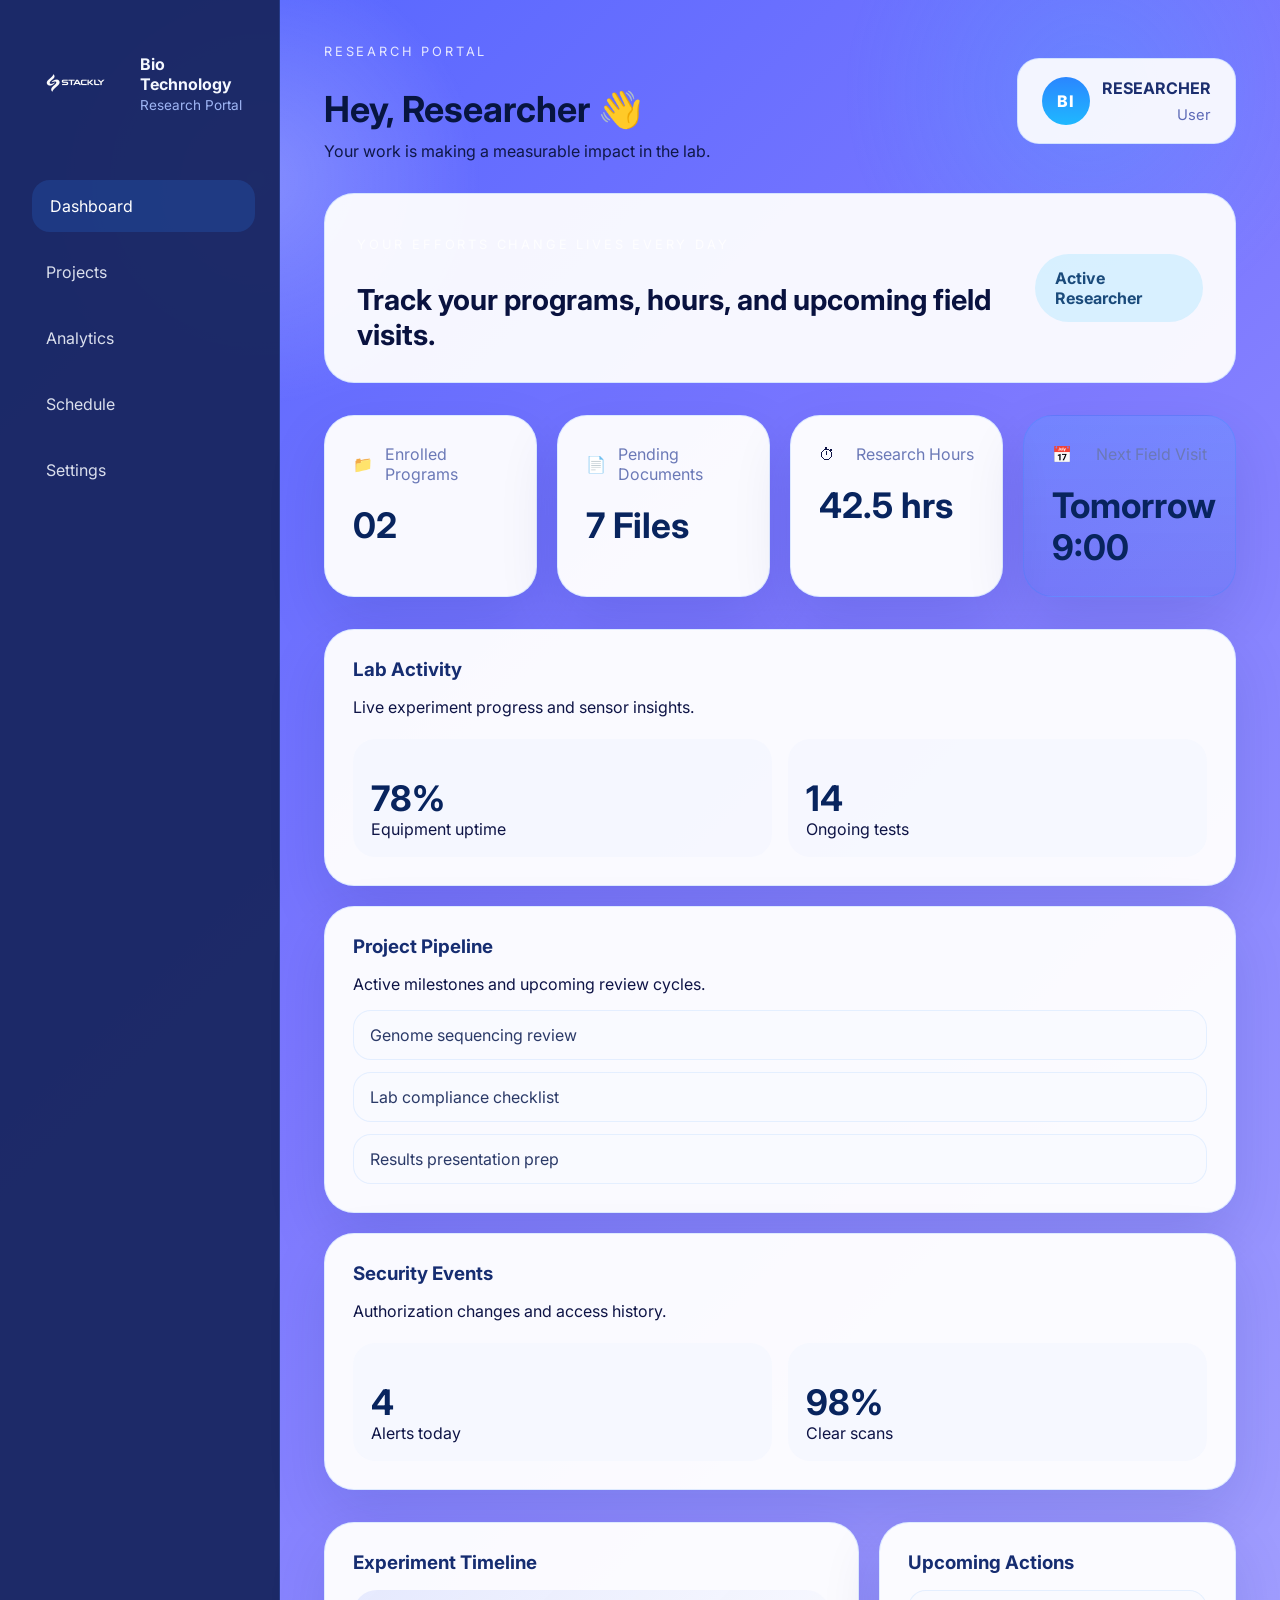
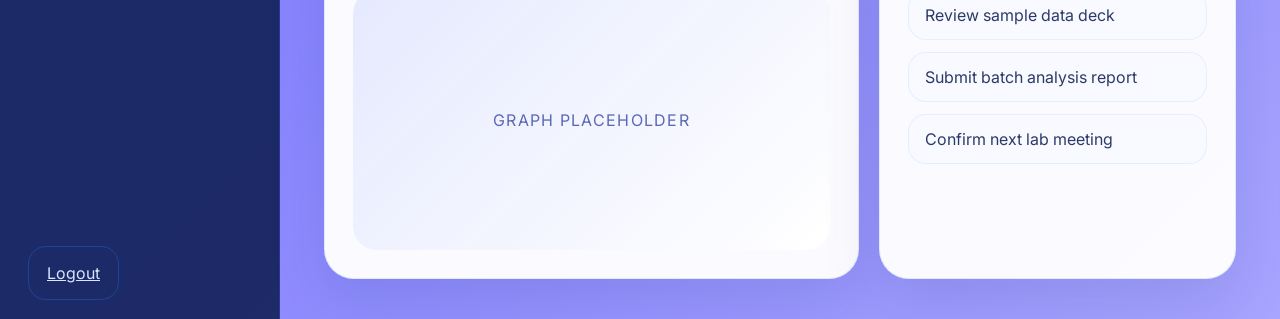
==== dashbord.html @ 7b711302 "first commit" ====
<!DOCTYPE html>
<html lang="en">
  <head>
    <meta charset="UTF-8" />
    <meta name="viewport" content="width=device-width, initial-scale=1.0" />
    <title>Bio Technology | Dashboard</title>
    <link rel="stylesheet" href="style.css" />
  </head>
  <body>
    <div class="dashboard-shell">
      <aside class="dashboard-sidebar">
        <div class="logo-block">
          <img src="logo.webp" alt="Bio Technology" class="sidebar-logo" />
          <div>
            <p>Bio Technology</p>
            <span>Research Portal</span>
          </div>
        </div>

        <nav class="sidebar-nav">
          <a class="nav-item active" href="#">Dashboard</a>
          <a class="nav-item" href="#projects">Projects</a>
          <a class="nav-item" href="#analytics">Analytics</a>
          <a class="nav-item" href="#schedule">Schedule</a>
          <a class="nav-item" href="#settings">Settings</a>
        </nav>

        <div class="sidebar-footer">
          <a class="ghost-btn" href="index.html">Logout</a>
        </div>
      </aside>

      <main class="dashboard-main">
        <header class="dashboard-topbar">
          <div>
            <span class="eyebrow">RESEARCH PORTAL</span>
            <h1 id="userGreeting">Hey, Bio Innovator</h1>
            <p class="subtext">Your work is making a measurable impact in the lab.</p>
          </div>
          <div class="topbar-status">
            <div class="profile-chip">
              <div class="profile-avatar">BI</div>
              <div>
                <p id="dashboardRole">RESEARCHER</p>
                <span>User</span>
              </div>
            </div>
          </div>
        </header>

        <section class="hero-banner">
          <div>
            <p class="eyebrow">Your Efforts Change Lives Every Day</p>
            <h2>Track your programs, hours, and upcoming field visits.</h2>
          </div>
          <span class="status-badge">Active Researcher</span>
        </section>

        <section class="summary-grid" id="projects">
          <article class="summary-card">
            <div class="card-top">
              <span>📁</span>
              <p>Enrolled Programs</p>
            </div>
            <strong>02</strong>
          </article>
          <article class="summary-card">
            <div class="card-top">
              <span>📄</span>
              <p>Pending Documents</p>
            </div>
            <strong>7 Files</strong>
          </article>
          <article class="summary-card">
            <div class="card-top">
              <span>⏱</span>
              <p>Research Hours</p>
            </div>
            <strong>42.5 hrs</strong>
          </article>
          <article class="summary-card highlight-card">
            <div class="card-top">
              <span>📅</span>
              <p>Next Field Visit</p>
            </div>
            <strong>Tomorrow 9:00</strong>
          </article>
        </section>

        <section class="dashboard-grid" id="analytics">
          <article class="activity-card pulse-card">
            <h3>Lab Activity</h3>
            <p>Live experiment progress and sensor insights.</p>
            <div class="metric-row">
              <div>
                <strong>78%</strong>
                <span>Equipment uptime</span>
              </div>
              <div>
                <strong>14</strong>
                <span>Ongoing tests</span>
              </div>
            </div>
          </article>

          <article class="activity-card">
            <h3>Project Pipeline</h3>
            <p>Active milestones and upcoming review cycles.</p>
            <ul>
              <li>Genome sequencing review</li>
              <li>Lab compliance checklist</li>
              <li>Results presentation prep</li>
            </ul>
          </article>

          <article class="activity-card">
            <h3>Security Events</h3>
            <p>Authorization changes and access history.</p>
            <div class="metric-row">
              <div>
                <strong>4</strong>
                <span>Alerts today</span>
              </div>
              <div>
                <strong>98%</strong>
                <span>Clear scans</span>
              </div>
            </div>
          </article>
        </section>

        <section class="details-section" id="schedule">
          <article class="graph-card">
            <h3>Experiment Timeline</h3>
            <div class="graph-placeholder">
              <span>Graph Placeholder</span>
            </div>
          </article>
          <article class="tasks-card">
            <h3>Upcoming Actions</h3>
            <ul>
              <li>Review sample data deck</li>
              <li>Submit batch analysis report</li>
              <li>Confirm next lab meeting</li>
            </ul>
          </article>
        </section>
      </main>
    </div>
    <script src="script.js"></script>
  </body>
</html>
---- style.css ----
@import url("https://fonts.googleapis.com/css2?family=Inter:wght@400;500;600;700;800&family=Playfair+Display:wght@600;700&display=swap");

:root {
  color-scheme: light;
  font-family: "Inter", system-ui, -apple-system, BlinkMacSystemFont, "Segoe UI", sans-serif;
  background: #f4f7ff;
  color: #0e1446;
  --surface: rgba(255, 255, 255, 0.92);
  --surface-soft: rgba(255, 255, 255, 0.75);
  --surface-strong: rgba(18, 34, 92, 0.92);
  --border: rgba(98, 106, 247, 0.18);
  --accent: #35c6ff;
  --accent-strong: #3a8dff;
  --muted: rgba(15, 23, 76, 0.72);
}

* {
  box-sizing: border-box;
}

html,
body {
  margin: 0;
  min-height: 100%;
}

body {
  background: linear-gradient(135deg, #5064ff 0%, #7b77ff 42%, #a8a5ff 100%);
  color: #0e1446;
  overflow-x: hidden;
}

body::before {
  content: "";
  position: fixed;
  inset: 0;
  background: radial-gradient(circle at 20% 20%, rgba(255, 255, 255, 0.24), transparent 18%),
    radial-gradient(circle at 85% 10%, rgba(53, 198, 255, 0.18), transparent 18%);
  pointer-events: none;
}

body,
button,
input,
select {
  font: inherit;
}

.page-shell,
.dashboard-shell {
  min-height: 100vh;
  display: grid;
  animation: fadeIn 0.9s ease both;
}

.page-shell {
  grid-template-columns: 1.1fr 0.9fr;
}

.hero-side,
.auth-side,
.dashboard-main,
.dashboard-sidebar {
  position: relative;
}

.hero-side {
  padding: 60px 70px;
  display: flex;
  flex-direction: column;
  justify-content: center;
  opacity: 0;
  animation: slideInLeft 1.1s ease-out 0.1s both;
}

.auth-side {
  padding: 24px 46px 32px;
  display: flex;
  align-items: flex-start;
  justify-content: center;
  opacity: 0;
  animation: slideInRight 1.1s ease-out 0.2s both;
}

.hero-copy {
  max-width: 600px;
  color: #ffffff;
}

.hero-logo {
  display: block;
  max-width: 180px;
  width: auto;
  margin-bottom: 32px;
}

.auth-logo,
.sidebar-logo {
  display: block;
  max-width: 120px;
  width: auto;
  margin-bottom: 24px;
}

.auth-logo {
  margin: 0 auto 24px;
}

.sidebar-logo {
  width: 52px;
  height: 52px;
  object-fit: contain;
  margin: 0;
}

.eyebrow {
  display: inline-block;
  margin-bottom: 18px;
  color: rgba(255, 255, 255, 0.84);
  letter-spacing: 0.22em;
  text-transform: uppercase;
  font-size: 0.8rem;
}

.hero-copy h1 {
  margin: 0;
  font-family: "Playfair Display", Georgia, serif;
  font-size: clamp(3.2rem, 5vw, 4.8rem);
  line-height: 0.96;
  letter-spacing: -0.05em;
}

.hero-copy p {
  max-width: 550px;
  margin: 24px 0 38px;
  color: rgba(255, 255, 255, 0.88);
  font-size: 1.05rem;
  line-height: 1.75;
}

.hero-stats {
  display: grid;
  grid-template-columns: repeat(3, minmax(0, 1fr));
  gap: 16px;
}

.hero-stats div {
  padding: 20px;
  border-radius: 24px;
  background: rgba(255, 255, 255, 0.12);
  border: 1px solid rgba(255, 255, 255, 0.18);
  color: #fff;
  transition: transform 0.3s ease, border-color 0.3s ease;
}

.hero-stats div:hover {
  transform: translateY(-4px);
  border-color: rgba(255, 255, 255, 0.28);
}

.hero-stats strong {
  display: block;
  font-size: 1.8rem;
  margin-bottom: 10px;
}

.hero-stats span {
  color: rgba(255, 255, 255, 0.76);
  font-size: 0.95rem;
}

.hero-image {
  position: absolute;
  inset: 0;
  background: radial-gradient(circle at 22% 14%, rgba(255, 255, 255, 0.18), transparent 14%),
    radial-gradient(circle at 78% 28%, rgba(32, 132, 255, 0.14), transparent 16%);
  pointer-events: none;
}

.auth-side {
  padding: 56px 46px;
  display: flex;
  align-items: center;
  justify-content: center;
}

.auth-card {
  width: min(100%, 470px);
  padding: 24px;
  border-radius: 32px;
  background: rgba(255, 255, 255, 0.96);
  border: 1px solid rgba(255, 255, 255, 0.55);
  box-shadow: 0 40px 120px rgba(12, 34, 110, 0.16);
  backdrop-filter: blur(18px);
}

.error-page,
.success-page {
  min-height: 100vh;
  display: grid;
  place-items: center;
  padding: 48px 24px;
}

.error-card,
.success-card {
  width: min(100%, 520px);
  padding: 42px;
  border-radius: 32px;
  background: rgba(255, 255, 255, 0.95);
  border: 1px solid rgba(255, 255, 255, 0.56);
  box-shadow: 0 38px 100px rgba(12, 34, 110, 0.16);
  text-align: center;
}

.error-card h1,
.success-card h1 {
  margin: 0;
  font-size: clamp(3rem, 5vw, 4.2rem);
  color: #0f1848;
}

.error-card p,
.success-card p {
  color: #404f88;
  margin: 20px auto 28px;
  max-width: 480px;
  line-height: 1.7;
}

.error-card .primary-btn,
.success-card .primary-btn {
  max-width: 240px;
  margin: 0 auto;
}

.auth-head h2 {
  margin: 0 0 12px;
  font-size: 2.05rem;
  line-height: 1.1;
  color: #0f1848;
}

.auth-brand {
  font-size: 1.05rem;
  font-weight: 800;
  letter-spacing: 0.22em;
  text-transform: uppercase;
  color: #2a3b7e;
  margin-bottom: 18px;
}

.auth-head p,
label,
.auth-footer p,
.auth-footer a,
.note {
  color: #404f88;
}

form {
  display: grid;
  gap: 14px;
  margin-top: 24px;
}

label {
  font-size: 0.95rem;
}

select,
input {
  width: 100%;
  padding: 16px 18px;
  border-radius: 16px;
  border: 1px solid rgba(84, 103, 238, 0.24);
  background: rgba(255, 255, 255, 0.98);
  color: #0f1848;
  outline: none;
  transition: border-color 0.25s ease, box-shadow 0.25s ease, transform 0.25s ease;
}

select:hover,
input:hover,
select:focus,
input:focus {
  border-color: rgba(53, 198, 255, 0.55);
  box-shadow: 0 0 0 6px rgba(53, 198, 255, 0.12);
}

.role-options {
  display: grid;
  grid-template-columns: repeat(2, minmax(0, 1fr));
  gap: 12px;
}

.role-chip {
  appearance: none;
  border: 1px solid rgba(80, 97, 255, 0.22);
  background: rgba(234, 242, 255, 0.78);
  color: #17416d;
  border-radius: 14px;
  padding: 14px 16px;
  cursor: pointer;
  transition: transform 0.2s ease, background 0.2s ease, border-color 0.2s ease;
}

.role-chip:hover,
.role-chip.active {
  transform: translateY(-2px);
  background: rgba(81, 131, 255, 0.18);
  border-color: rgba(53, 198, 255, 0.45);
}

.primary-btn {
  width: 100%;
  display: inline-flex;
  align-items: center;
  justify-content: center;
  gap: 10px;
  padding: 16px 18px;
  border: none;
  border-radius: 18px;
  background: linear-gradient(135deg, #2a86ff 0%, #1fb8ff 100%);
  color: #ffffff;
  font-weight: 700;
  font-size: 1rem;
  cursor: pointer;
  transition: transform 0.2s ease, box-shadow 0.2s ease;
}

.primary-btn:hover {
  transform: translateY(-2px);
  box-shadow: 0 18px 35px rgba(42, 134, 255, 0.28);
}

.auth-footer {
  margin-top: 16px;
  display: flex;
  justify-content: space-between;
  align-items: center;
  gap: 16px;
  font-size: 0.95rem;
}

.auth-footer a {
  color: #2a86ff;
  text-decoration: none;
}

.dashboard-shell {
  grid-template-columns: 280px 1fr;
}

.dashboard-sidebar {
  background: rgba(25, 39, 98, 0.96);
  border-right: 1px solid rgba(68, 124, 255, 0.22);
  padding: 36px 28px;
  display: flex;
  flex-direction: column;
  gap: 32px;
}

.logo-block {
  display: flex;
  align-items: center;
  gap: 16px;
  margin-bottom: 16px;
}

.logo-mark {
  width: 54px;
  height: 54px;
  border-radius: 18px;
  display: grid;
  place-items: center;
  background: linear-gradient(180deg, rgba(42, 134, 255, 0.24), rgba(34, 63, 180, 0.18));
  color: #d7e6ff;
  font-weight: 800;
  letter-spacing: 0.08em;
}

.sidebar-logo {
  width: 96px;
  height: 96px;
  border-radius: 22px;
  object-fit: contain;
}

.logo-block p {
  margin: 0;
  font-size: 1rem;
  font-weight: 700;
  color: #f5f8ff;
}

.logo-block span {
  font-size: 0.85rem;
  color: #9fb6f5;
}

.sidebar-nav {
  display: grid;
  gap: 14px;
}

.nav-item {
  display: block;
  padding: 16px 18px;
  border-radius: 18px;
  color: rgba(245, 248, 255, 0.88);
  text-decoration: none;
  transition: transform 0.2s ease, background 0.25s ease, color 0.25s ease;
}

.nav-item:hover,
.nav-item.active {
  background: rgba(42, 134, 255, 0.18);
  color: #ffffff;
  transform: translateX(4px);
}

.sidebar-footer {
  margin-top: auto;
}

.ghost-btn {
  width: 100%;
  padding: 16px 18px;
  border-radius: 18px;
  border: 1px solid rgba(42, 134, 255, 0.28);
  background: transparent;
  color: #d7e6ff;
  cursor: pointer;
}

.ghost-btn:hover {
  background: rgba(42, 134, 255, 0.14);
}

.dashboard-main {
  padding: 40px 44px;
  display: grid;
  gap: 32px;
}

.dashboard-topbar {
  display: flex;
  justify-content: space-between;
  gap: 28px;
  align-items: flex-start;
}

.dashboard-topbar h1 {
  margin: 10px 0 10px;
  font-size: clamp(2.2rem, 2.8vw, 3.4rem);
  color: #071540;
}

.subtext {
  margin: 0;
  color: #0f1848;
}

.topbar-status {
  align-self: center;
  padding: 18px 24px;
  border-radius: 22px;
  background: rgba(255, 255, 255, 0.92);
  border: 1px solid rgba(42, 134, 255, 0.16);
  text-align: right;
  display: flex;
  align-items: center;
  gap: 16px;
}

.profile-chip {
  display: flex;
  align-items: center;
  gap: 12px;
}

.profile-avatar {
  width: 48px;
  height: 48px;
  border-radius: 50%;
  display: grid;
  place-items: center;
  background: linear-gradient(180deg, #2a86ff, #1fb8ff);
  color: #ffffff;
  font-weight: 800;
  letter-spacing: 0.08em;
}

.topbar-status p {
  margin: 0 0 6px;
  color: #1b2e6f;
  font-weight: 700;
}

.topbar-status span {
  color: #5f6cb8;
  font-size: 0.92rem;
}

.hero-banner {
  display: flex;
  align-items: center;
  justify-content: space-between;
  gap: 24px;
  padding: 30px 32px;
  border-radius: 30px;
  background: rgba(255, 255, 255, 0.94);
  border: 1px solid rgba(42, 134, 255, 0.16);
}

.hero-banner h2 {
  margin: 12px 0 0;
  font-size: 1.8rem;
  color: #09123f;
}

.status-badge {
  display: inline-flex;
  align-items: center;
  gap: 10px;
  padding: 14px 20px;
  border-radius: 999px;
  background: rgba(53, 198, 255, 0.16);
  color: #1b4b7b;
  font-weight: 700;
}

.summary-grid,
.dashboard-grid,
.details-section {
  display: grid;
  gap: 20px;
}

.summary-grid {
  grid-template-columns: repeat(4, minmax(0, 1fr));
}

.summary-card,
.activity-card,
.graph-card,
.tasks-card {
  padding: 28px;
  border-radius: 30px;
  background: rgba(255, 255, 255, 0.96);
  border: 1px solid rgba(42, 134, 255, 0.14);
  box-shadow: 0 24px 60px rgba(12, 34, 110, 0.12);
  transition: transform 0.3s ease, border-color 0.3s ease, background 0.3s ease;
}

.summary-card:hover,
.activity-card:hover,
.graph-card:hover,
.tasks-card:hover {
  transform: translateY(-6px);
  border-color: rgba(42, 134, 255, 0.24);
  background: rgba(255, 255, 255, 0.98);
}

.summary-card strong,
.metric-row strong {
  display: block;
  margin-top: 20px;
  font-size: 2.2rem;
  color: #08245e;
}

.card-top {
  display: flex;
  justify-content: space-between;
  gap: 12px;
  align-items: center;
}

.card-top p {
  margin: 0;
  color: #6b79b7;
}

.highlight-card {
  background: linear-gradient(180deg, rgba(53, 198, 255, 0.14), rgba(57, 96, 217, 0.18));
  border-color: rgba(42, 134, 255, 0.22);
}

.activity-card h3,
.graph-card h3,
.tasks-card h3 {
  margin: 0 0 16px;
  color: #162d71;
}

.activity-card ul,
.tasks-card ul {
  margin: 0;
  padding: 0;
  list-style: none;
  display: grid;
  gap: 12px;
}

.activity-card li,
.tasks-card li {
  padding: 14px 16px;
  border-radius: 18px;
  background: rgba(249, 250, 255, 0.82);
  border: 1px solid rgba(42, 134, 255, 0.1);
  color: #2b3a68;
}

.metric-row {
  display: grid;
  grid-template-columns: repeat(2, minmax(0, 1fr));
  gap: 16px;
  margin-top: 22px;
}

.metric-row div {
  padding: 18px;
  border-radius: 22px;
  background: rgba(245, 247, 255, 0.88);
}

.graph-placeholder {
  min-height: 260px;
  border-radius: 24px;
  background: linear-gradient(135deg, rgba(80, 112, 247, 0.12), rgba(255, 255, 255, 0.96));
  display: grid;
  place-items: center;
  color: #5b68b5;
  letter-spacing: 0.08em;
  text-transform: uppercase;
}

.details-section {
  grid-template-columns: 1.5fr 1fr;
}

@media (max-width: 1180px) {
  .page-shell,
  .dashboard-shell {
    grid-template-columns: 1fr;
  }

  .hero-side,
  .auth-side,
  .dashboard-main {
    padding: 40px 24px;
  }

  .dashboard-sidebar {
    grid-template-columns: 1fr;
    padding: 28px 24px;
  }

  .dashboard-topbar {
    flex-direction: column;
    align-items: flex-start;
  }

  .summary-grid {
    grid-template-columns: 1fr 1fr;
  }

  .details-section {
    grid-template-columns: 1fr;
  }
}

@media (max-width: 760px) {
  .hero-side,
  .auth-side,
  .dashboard-sidebar,
  .dashboard-main {
    padding: 24px 18px;
  }

  .hero-stats,
  .summary-grid {
    grid-template-columns: 1fr;
  }

  .role-options {
    grid-template-columns: 1fr;
  }

  .topbar-status {
    width: 100%;
  }
}

@keyframes fadeIn {
  from {
    opacity: 0;
    transform: translateY(14px);
  }
  to {
    opacity: 1;
    transform: translateY(0);
  }
}

@keyframes slideIn {
  from {
    opacity: 0;
    transform: translateY(24px);
  }
  to {
    opacity: 1;
    transform: translateY(0);
  }
}

@keyframes slideInLeft {
  from {
    opacity: 0;
    transform: translateX(-80px);
  }
  to {
    opacity: 1;
    transform: translateX(0);
  }
}

@keyframes slideInRight {
  from {
    opacity: 0;
    transform: translateX(80px);
  }
  to {
    opacity: 1;
    transform: translateX(0);
  }
}
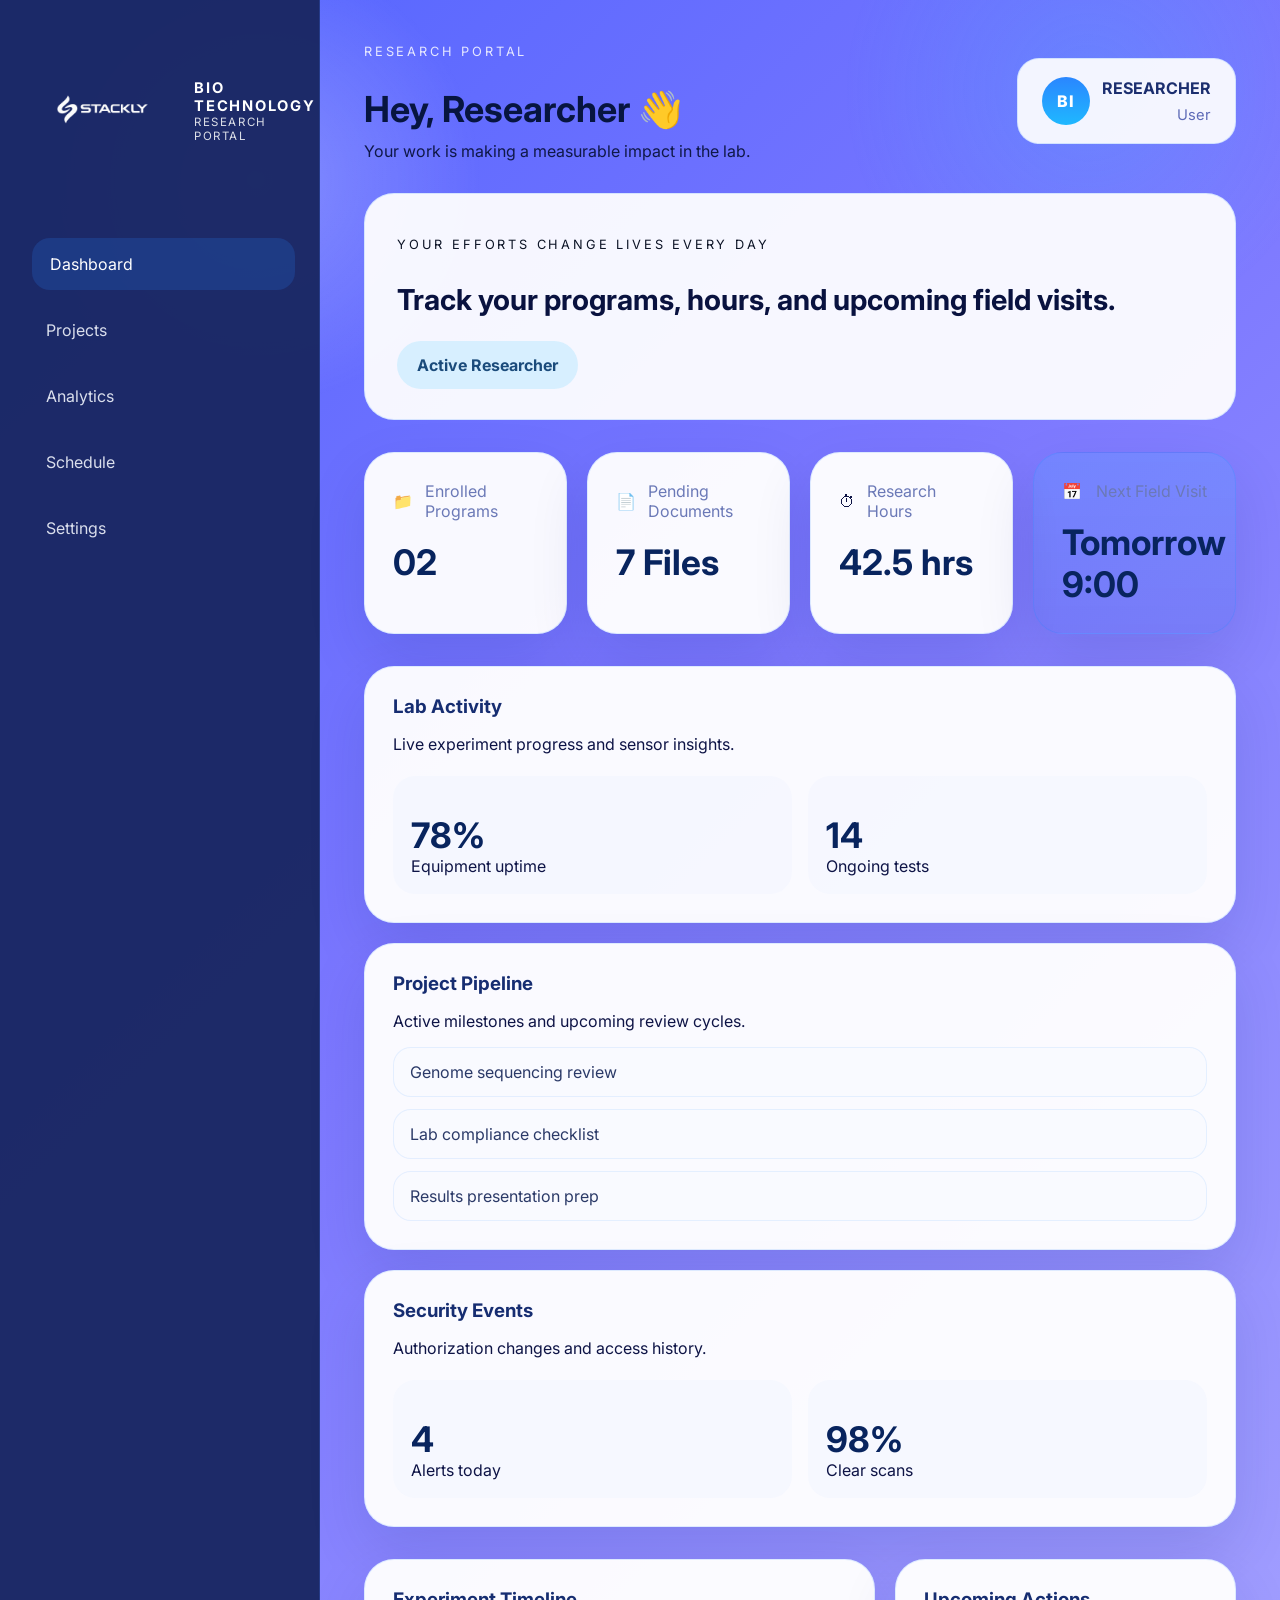
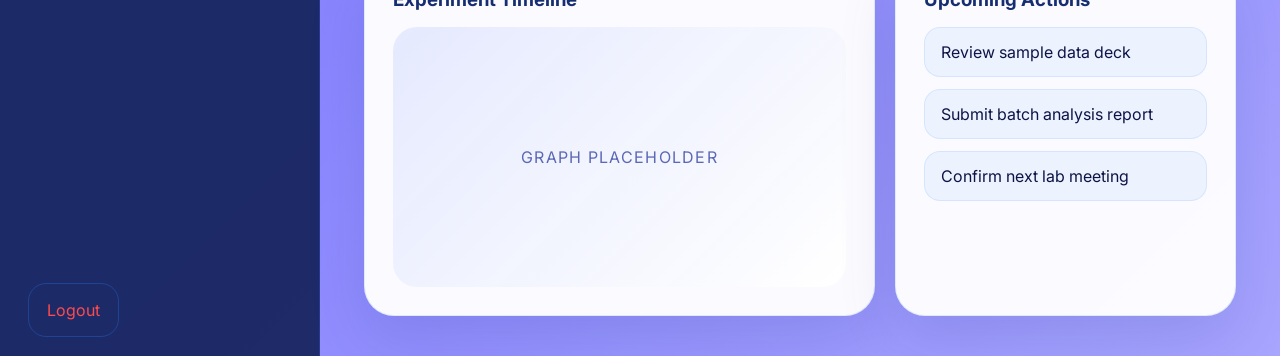
==== commit ae0fabfd: "bugs" ====
--- a/dashbord.html
+++ b/dashbord.html
@@ -11,9 +11,9 @@
       <aside class="dashboard-sidebar">
         <div class="logo-block">
           <img src="logo.webp" alt="Bio Technology" class="sidebar-logo" />
-          <div>
-            <p>Bio Technology</p>
-            <span>Research Portal</span>
+          <div class="brand-copy">
+            <p class="brand-title">Bio Technology</p>
+            <span class="brand-subtitle">Research Portal</span>
           </div>
         </div>
 
@@ -22,7 +22,7 @@
           <a class="nav-item" href="#projects">Projects</a>
           <a class="nav-item" href="#analytics">Analytics</a>
           <a class="nav-item" href="#schedule">Schedule</a>
-          <a class="nav-item" href="#settings">Settings</a>
+          <a class="nav-item" href="404.html">Settings</a>
         </nav>
 
         <div class="sidebar-footer">
--- a/style.css
+++ b/style.css
@@ -30,6 +30,23 @@
   overflow-x: hidden;
 }
 
+/* Global overflow guard: prevent any horizontal scroll caused by wide elements */
+html,
+body,
+.page-shell {
+  overflow-x: hidden;
+  max-width: 100vw;
+}
+
+/* Allow main containers to shrink below their contents to avoid forcing overflow */
+.hero-side,
+.auth-side,
+.dashboard-main,
+.dashboard-sidebar,
+.auth-card {
+  min-width: 0;
+}
+
 body::before {
   content: "";
   position: fixed;
@@ -89,9 +106,11 @@
 
 .hero-logo {
   display: block;
-  max-width: 180px;
+  max-width: 300px;
   width: auto;
   margin-bottom: 32px;
+  margin-left: -18px;
+  transform: translateX(-8px);
 }
 
 .auth-logo,
@@ -192,6 +211,7 @@
   border: 1px solid rgba(255, 255, 255, 0.55);
   box-shadow: 0 40px 120px rgba(12, 34, 110, 0.16);
   backdrop-filter: blur(18px);
+  color: #1f2e50;
 }
 
 .error-page,
@@ -242,12 +262,26 @@
 }
 
 .auth-brand {
-  font-size: 1.05rem;
+  font-size: 1.35rem;
   font-weight: 800;
   letter-spacing: 0.22em;
   text-transform: uppercase;
   color: #2a3b7e;
   margin-bottom: 18px;
+  margin-left: -6px;
+  display: inline-block;
+  animation: logoFloat 3s ease-in-out infinite;
+}
+
+@keyframes logoFloat {
+  0%, 100% {
+    transform: translateX(0) scale(1);
+    color: #2a3b7e;
+  }
+  50% {
+    transform: translateX(-4px) scale(1.02);
+    color: #1f2e50;
+  }
 }
 
 .auth-head p,
@@ -255,7 +289,7 @@
 .auth-footer p,
 .auth-footer a,
 .note {
-  color: #404f88;
+  color: #1f2e50;
 }
 
 form {
@@ -278,6 +312,37 @@
   color: #0f1848;
   outline: none;
   transition: border-color 0.25s ease, box-shadow 0.25s ease, transform 0.25s ease;
+}
+
+.password-field {
+  position: relative;
+}
+
+.password-field input {
+  padding-right: 3.75rem;
+}
+
+.password-toggle {
+  position: absolute;
+  top: 50%;
+  right: 0.75rem;
+  transform: translateY(-50%);
+  border: none;
+  background: transparent;
+  color: #4f64a8;
+  font-size: 1.1rem;
+  cursor: pointer;
+  padding: 0;
+}
+
+.password-toggle:hover {
+  color: #2a86ff;
+}
+
+.field-note {
+  margin: -6px 0 8px;
+  font-size: 0.85rem;
+  color: #5a6f9f;
 }
 
 select:hover,
@@ -349,7 +414,9 @@
 }
 
 .dashboard-shell {
-  grid-template-columns: 280px 1fr;
+  grid-template-columns: 320px 1fr;
+  width: 100%;
+  max-width: 100%;
 }
 
 .dashboard-sidebar {
@@ -359,44 +426,75 @@
   display: flex;
   flex-direction: column;
   gap: 32px;
+  min-width: 0;
 }
 
 .logo-block {
   display: flex;
   align-items: center;
   gap: 16px;
-  margin-bottom: 16px;
-}
-
-.logo-mark {
-  width: 54px;
-  height: 54px;
-  border-radius: 18px;
-  display: grid;
-  place-items: center;
-  background: linear-gradient(180deg, rgba(42, 134, 255, 0.24), rgba(34, 63, 180, 0.18));
-  color: #d7e6ff;
-  font-weight: 800;
-  letter-spacing: 0.08em;
+  margin-bottom: 20px;
+  animation: brandEntrance 0.9s ease-out both;
+}
+
+.brand-copy {
+  display: flex;
+  flex-direction: column;
+  justify-content: center;
+  min-width: 0;
+}
+
+.brand-title,
+.brand-subtitle {
+  margin: 0;
+  color: #ffffff;
+}
+
+.brand-title {
+  font-size: 0.92rem;
+  font-weight: 700;
+  letter-spacing: 0.12em;
+  text-transform: uppercase;
+}
+
+.brand-subtitle {
+  margin-top: 4px;
+  font-size: 0.72rem;
+  letter-spacing: 0.14em;
+  opacity: 0.85;
+  text-transform: uppercase;
+}
+
+.logo-block div {
+  display: flex;
+  flex-direction: column;
+  justify-content: center;
+}
+
+.logo-block p,
+.logo-block span {
+  margin: 0;
+  color: #ffffff;
 }
 
 .sidebar-logo {
-  width: 96px;
-  height: 96px;
-  border-radius: 22px;
+  width: 150px;
+  height: 150px;
+  min-width: 150px;
+  border-radius: 24px;
   object-fit: contain;
-}
-
-.logo-block p {
-  margin: 0;
-  font-size: 1rem;
-  font-weight: 700;
-  color: #f5f8ff;
-}
-
-.logo-block span {
-  font-size: 0.85rem;
-  color: #9fb6f5;
+  margin: 0;
+}
+
+@keyframes brandEntrance {
+  from {
+    opacity: 0;
+    transform: translateY(-12px) scale(0.98);
+  }
+  to {
+    opacity: 1;
+    transform: translateY(0) scale(1);
+  }
 }
 
 .sidebar-nav {
@@ -430,18 +528,20 @@
   border-radius: 18px;
   border: 1px solid rgba(42, 134, 255, 0.28);
   background: transparent;
-  color: #d7e6ff;
+  color: #ff4b4b;
+  text-decoration: none;
   cursor: pointer;
 }
 
 .ghost-btn:hover {
-  background: rgba(42, 134, 255, 0.14);
+  background: rgba(255, 75, 75, 0.08);
 }
 
 .dashboard-main {
   padding: 40px 44px;
   display: grid;
   gap: 32px;
+  min-width: 0;
 }
 
 .dashboard-topbar {
@@ -505,7 +605,8 @@
 
 .hero-banner {
   display: flex;
-  align-items: center;
+  flex-wrap: wrap;
+  align-items: flex-start;
   justify-content: space-between;
   gap: 24px;
   padding: 30px 32px;
@@ -514,10 +615,47 @@
   border: 1px solid rgba(42, 134, 255, 0.16);
 }
 
+.hero-banner > div,
+.hero-banner .status-badge {
+  min-width: 0;
+}
+
+.status-badge {
+  white-space: nowrap;
+}
+
+.dashboard-main .hero-banner .eyebrow {
+  color: #0b1325;
+}
+
 .hero-banner h2 {
   margin: 12px 0 0;
   font-size: 1.8rem;
   color: #09123f;
+}
+
+.tasks-card ul {
+  list-style: none;
+  margin: 0;
+  padding: 0;
+  display: grid;
+  gap: 10px;
+}
+
+.tasks-card ul li {
+  padding: 14px 16px;
+  border-radius: 16px;
+  background: rgba(234, 242, 255, 0.9);
+  border: 1px solid rgba(42, 134, 255, 0.12);
+  color: #0e1446;
+  transition: transform 0.2s ease, background 0.2s ease, border-color 0.2s ease;
+  cursor: pointer;
+}
+
+.tasks-card ul li:hover {
+  background: rgba(42, 134, 255, 0.14);
+  border-color: rgba(42, 134, 255, 0.28);
+  transform: translateX(4px);
 }
 
 .status-badge {
@@ -670,6 +808,10 @@
   .details-section {
     grid-template-columns: 1fr;
   }
+
+  .hero-banner {
+    align-items: flex-start;
+  }
 }
 
 @media (max-width: 760px) {
@@ -680,6 +822,34 @@
     padding: 24px 18px;
   }
 
+  .dashboard-sidebar {
+    padding: 24px 18px;
+  }
+
+  .logo-block {
+    gap: 12px;
+    align-items: flex-start;
+    flex-wrap: wrap;
+  }
+
+  .logo-block .brand-copy {
+    min-width: 0;
+    width: calc(100% - 110px);
+  }
+
+  .brand-title {
+    font-size: 0.88rem;
+  }
+
+  .brand-subtitle {
+    font-size: 0.7rem;
+  }
+
+  .sidebar-logo {
+    width: 110px;
+    height: 110px;
+  }
+
   .hero-stats,
   .summary-grid {
     grid-template-columns: 1fr;
@@ -691,6 +861,15 @@
 
   .topbar-status {
     width: 100%;
+  }
+
+  .hero-banner {
+    padding: 24px 20px;
+    gap: 18px;
+  }
+
+  .hero-banner h2 {
+    font-size: 1.5rem;
   }
 }
 
